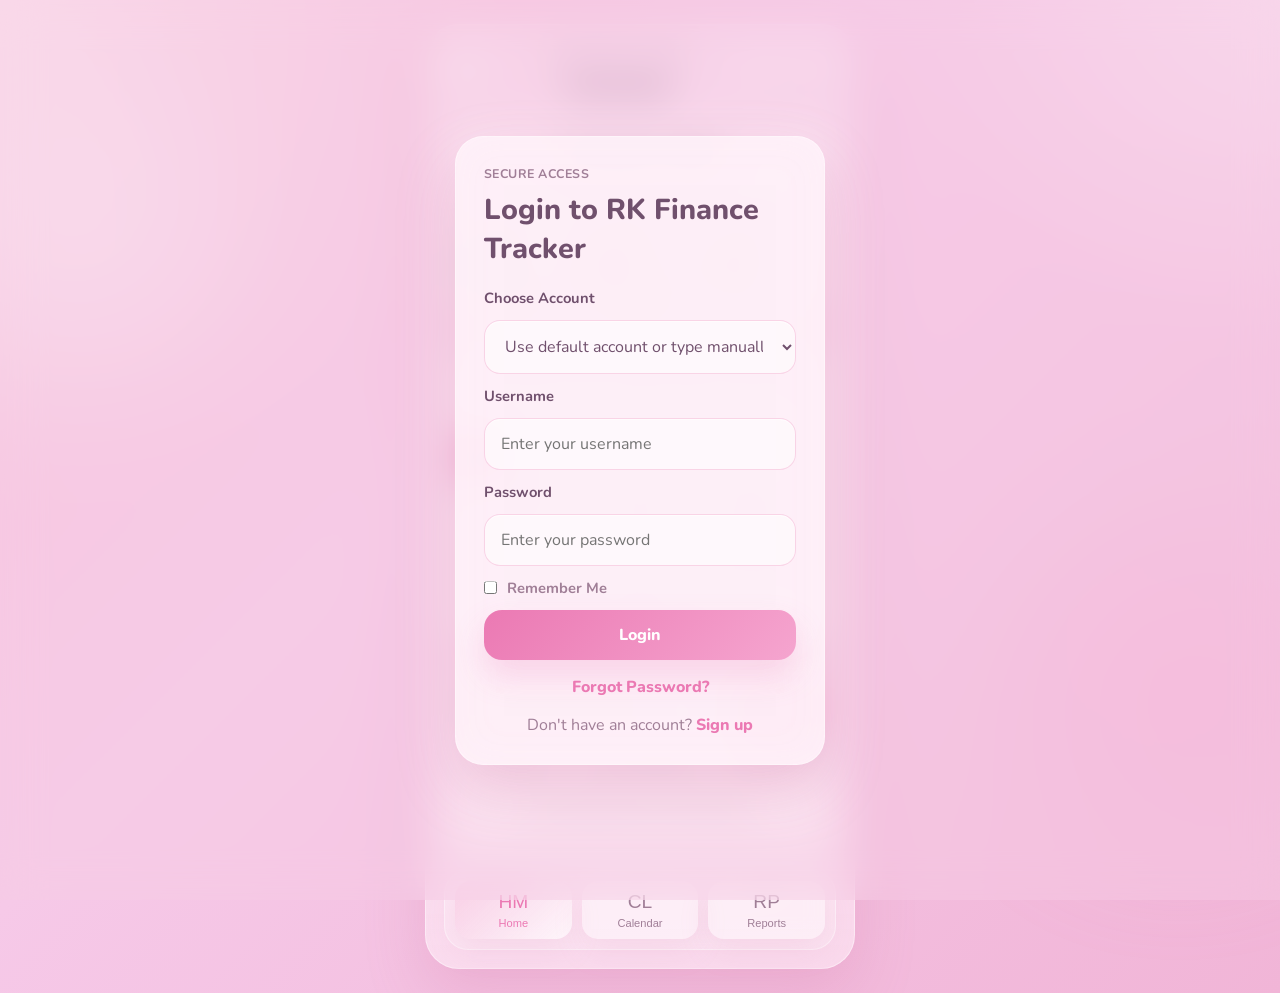
==== index.html @ 144c2a2a "Add files via upload" ====
<!DOCTYPE html>
<html lang="en">
<head>
  <meta charset="UTF-8">
  <meta name="viewport" content="width=device-width, initial-scale=1.0">
  <title>RK Cash Finance Tracker</title>
  <link rel="preconnect" href="https://fonts.googleapis.com">
  <link rel="preconnect" href="https://fonts.gstatic.com" crossorigin>
  <link href="https://fonts.googleapis.com/css2?family=Nunito:wght@400;500;600;700;800&display=swap" rel="stylesheet">
  <link rel="stylesheet" href="style.css">
</head>
<body>
  <div class="page-glow glow-left"></div>
  <div class="page-glow glow-right"></div>

  <div id="loginPage" class="auth-screen">
    <div class="auth-card">
      <p class="auth-eyebrow">Secure Access</p>
      <h2>Login to RK Finance Tracker</h2>
      <form id="loginForm">
        <label for="savedAccounts">Choose Account</label>
        <select id="savedAccounts">
          <option value="">Use default account or type manually</option>
        </select>

        <label for="username">Username</label>
        <input type="text" id="username" placeholder="Enter your username" required>

        <label for="password">Password</label>
        <input type="password" id="password" placeholder="Enter your password" required>

        <label class="remember-row">
          <input type="checkbox" id="remember">
          <span>Remember Me</span>
        </label>

        <button type="submit">Login</button>

        <div class="auth-links">
          <a href="#">Forgot Password?</a>
        </div>

        <p class="auth-switch">Don't have an account? <a id="signUpLink" href="#">Sign up</a></p>
      </form>
    </div>
  </div>

  <div id="signUpPage" class="auth-screen" style="display: none;">
    <div class="auth-card">
      <p class="auth-eyebrow">Create Account</p>
      <h2>Join RK Finance Tracker</h2>
      <form id="signUpForm">
        <label for="signUpUsername">Username</label>
        <input type="text" id="signUpUsername" placeholder="Choose a username" required>

        <label for="signUpEmail">Email</label>
        <input type="email" id="signUpEmail" placeholder="Enter your email" required>

        <label for="signUpPassword">Password</label>
        <input type="password" id="signUpPassword" placeholder="Create a password" required>

        <label for="confirmPassword">Confirm Password</label>
        <input type="password" id="confirmPassword" placeholder="Confirm your password" required>

        <button type="submit">Sign Up</button>
        <p class="auth-note">Each signup is saved as another account option on the login screen.</p>
        <p class="auth-switch">Already have an account? <a id="loginLink" href="#">Login</a></p>
      </form>
    </div>
  </div>

  <main class="app-shell">
    <header>
      <div class="header-icon-wrap">
        <button id="homeBtn" class="icon-button" aria-label="Home">&#8249;</button>
      </div>
      <div class="header-center">
        <p class="header-label">RK Finance Tracker</p>
        <h1>Calendar</h1>
      </div>
      <div class="header-actions">
        <button id="themeToggle" class="icon-button" aria-label="Toggle theme">T</button>
        <button id="profileBtn" class="avatar-button" aria-label="Open profile">
          <img id="headerProfilePhoto" class="avatar-image" alt="Profile photo">
          <span id="headerAvatarFallback" class="avatar-fallback">RK</span>
        </button>
      </div>
    </header>

    <section id="homePage" class="container">
      <div class="hero-panel">
        <div class="top-controls">
          <button id="prevMonth" class="icon-button" aria-label="Previous month">&#8249;</button>
          <h3 id="monthYear"></h3>
          <button id="nextMonth" class="icon-button" aria-label="Next month">&#8250;</button>
        </div>

        <div class="summary">
          <div class="card income">
            <span class="mini-label">Income</span>
            <p id="monthIncome">0</p>
          </div>
          <div class="card expense">
            <span class="mini-label">Expense</span>
            <p id="monthExpense">0</p>
          </div>
          <div class="card savings">
            <span class="mini-label">Savings</span>
            <p id="monthSavings">0</p>
          </div>
        </div>
      </div>

      <section class="calendar-panel">
        <div class="weekday-row">
          <span>Sun</span>
          <span>Mon</span>
          <span>Tue</span>
          <span>Wed</span>
          <span>Thu</span>
          <span>Fri</span>
          <span>Sat</span>
        </div>
        <div class="calendar" id="calendar"></div>
      </section>

      <section class="transactions-panel">
        <div class="panel-heading">
          <h4 id="transactionsTitle">Transactions</h4>
          <button id="logout" class="pill-button">Logout</button>
        </div>
        <div class="totals-row">
          <span>Income: <strong id="selectedIncome">&#8377;0</strong></span>
          <span>Expense: <strong id="selectedExpense">&#8377;0</strong></span>
          <span>Balance: <strong id="selectedBalance">&#8377;0</strong></span>
        </div>
        <div id="dailyTransactions" class="daily-transactions"></div>
      </section>
    </section>

    <section id="profilePage" class="container" style="display: none;">
      <div class="profile-card">
        <p class="auth-eyebrow">Account</p>
        <h3>Profile</h3>
        <div class="profile-grid">
          <div class="card profile-photo-card">
            <h4>Profile Photo</h4>
            <div class="profile-photo-wrap">
              <img id="profilePhotoPreview" class="profile-photo" alt="Profile photo preview">
              <div id="profilePhotoFallback" class="profile-photo-fallback">RK</div>
            </div>
            <label for="profilePhotoInput" class="pill-button upload-button">Upload Photo</label>
            <input type="file" id="profilePhotoInput" accept="image/*" hidden>
          </div>
          <div class="card">
            <h4>User Information</h4>
            <p><strong>Username:</strong> <span id="profileUsername"></span></p>
            <p><strong>Email:</strong> <span id="profileEmail"></span></p>
            <p><strong>Member Since:</strong> <span id="profileSince"></span></p>
          </div>
          <div class="card">
            <h4>Settings</h4>
            <button id="changePasswordBtn" class="pill-button">Change Password</button>
          </div>
        </div>
      </div>
    </section>

    <nav class="bottom-nav">
      <button id="bottomHome" class="nav-item active">
        <span>HM</span>
        <small>Home</small>
      </button>
      <button id="bottomCalendar" class="nav-item">
        <span>CL</span>
        <small>Calendar</small>
      </button>
      <button id="bottomReports" class="nav-item">
        <span>RP</span>
        <small>Reports</small>
      </button>
    </nav>
  </main>

  <div class="modal" id="entryModal" style="display: none;">
    <div class="modal-content">
      <span id="closeModal">&#10005;</span>
      <h3 id="selectedDate"></h3>

      <input type="number" id="incomeInput" placeholder="Enter income">
      <input type="number" id="expenseInput" placeholder="Enter expense">

      <select id="categoryInput">
        <option>Food</option>
        <option>Travel</option>
        <option>Bills</option>
        <option>Shopping</option>
        <option>Entertainment</option>
        <option>Other</option>
      </select>

      <input type="text" id="noteInput" placeholder="Notes">
      <button id="saveEntry">Save</button>
      <div id="entryList"></div>
    </div>
  </div>

  <script src="script.js"></script>
</body>
</html>
---- style.css ----
:root {
  --bg-1: #f9c3da;
  --bg-2: #f7d7f4;
  --panel: rgba(255, 245, 251, 0.62);
  --panel-strong: rgba(255, 245, 251, 0.82);
  --panel-soft: rgba(255, 255, 255, 0.35);
  --stroke: rgba(255, 255, 255, 0.4);
  --shadow: 0 24px 60px rgba(205, 108, 155, 0.22);
  --shadow-soft: 0 12px 30px rgba(210, 130, 170, 0.14);
  --text: #70506d;
  --text-soft: #a07f97;
  --accent: #eb79b3;
  --accent-2: #f5a5cf;
  --green: #8ab89c;
  --red: #ec7f95;
  --amber: #f2c477;
}

* {
  box-sizing: border-box;
}

body {
  margin: 0;
  min-height: 100vh;
  font-family: "Nunito", sans-serif;
  color: var(--text);
  background:
    radial-gradient(circle at top left, rgba(255, 255, 255, 0.55), transparent 32%),
    radial-gradient(circle at top right, rgba(255, 255, 255, 0.45), transparent 22%),
    linear-gradient(135deg, #f8c0d8 0%, #f6c9e8 40%, #f1b5d7 100%);
  display: flex;
  justify-content: center;
  padding: 24px 16px;
}

body.dark {
  --panel: rgba(96, 53, 91, 0.45);
  --panel-strong: rgba(116, 63, 110, 0.62);
  --panel-soft: rgba(255, 255, 255, 0.08);
  --stroke: rgba(255, 255, 255, 0.12);
  --shadow: 0 24px 60px rgba(68, 18, 61, 0.38);
  --shadow-soft: 0 12px 28px rgba(44, 8, 41, 0.24);
  --text: #fff3fb;
  --text-soft: #e4bfd8;
  background:
    radial-gradient(circle at top left, rgba(255, 180, 217, 0.18), transparent 25%),
    radial-gradient(circle at top right, rgba(255, 225, 237, 0.12), transparent 25%),
    linear-gradient(145deg, #41203d 0%, #5a2a53 35%, #7d406c 100%);
}

.page-glow {
  position: fixed;
  width: 280px;
  height: 280px;
  border-radius: 50%;
  filter: blur(70px);
  opacity: 0.45;
  pointer-events: none;
  z-index: 0;
}

.glow-left {
  top: 10%;
  left: -60px;
  background: rgba(255, 255, 255, 0.75);
}

.glow-right {
  bottom: 8%;
  right: -40px;
  background: rgba(248, 161, 205, 0.8);
}

.auth-screen {
  position: fixed;
  inset: 0;
  background: rgba(247, 205, 228, 0.46);
  backdrop-filter: blur(20px);
  display: flex;
  align-items: center;
  justify-content: center;
  padding: 24px;
  z-index: 10;
}

.auth-card,
.app-shell,
.modal-content,
.profile-card,
.calendar-panel,
.transactions-panel,
.hero-panel {
  backdrop-filter: blur(22px);
  -webkit-backdrop-filter: blur(22px);
}

.auth-card {
  width: min(100%, 370px);
  padding: 28px;
  border-radius: 28px;
  background: var(--panel-strong);
  border: 1px solid var(--stroke);
  box-shadow: var(--shadow);
}

.auth-eyebrow,
.header-label,
.mini-label,
.weekday-row span {
  letter-spacing: 0.04em;
  text-transform: uppercase;
}

.auth-eyebrow,
.header-label {
  margin: 0 0 8px;
  color: var(--text-soft);
  font-size: 0.78rem;
  font-weight: 700;
}

.auth-card h2,
.profile-card h3,
header h1,
#monthYear,
.transactions-panel h4 {
  margin: 0;
  font-weight: 800;
}

.auth-card h2 {
  font-size: 1.8rem;
  margin-bottom: 20px;
}

.auth-card form,
.profile-grid {
  display: grid;
  gap: 12px;
}

.auth-card label {
  font-size: 0.92rem;
  font-weight: 700;
}

.auth-card input,
.auth-card select,
.modal-content input,
.modal-content select {
  width: 100%;
  padding: 14px 16px;
  border-radius: 16px;
  border: 1px solid rgba(244, 182, 214, 0.55);
  background: rgba(255, 255, 255, 0.6);
  color: var(--text);
  outline: none;
  font: inherit;
  box-shadow: inset 0 1px 0 rgba(255, 255, 255, 0.55);
}

body.dark .auth-card input,
body.dark .auth-card select,
body.dark .modal-content input,
body.dark .modal-content select {
  background: rgba(255, 255, 255, 0.08);
  color: var(--text);
}

.auth-card button,
.modal-content button,
.pill-button {
  border: none;
  border-radius: 18px;
  background: linear-gradient(135deg, var(--accent), var(--accent-2));
  color: white;
  padding: 14px 18px;
  font: inherit;
  font-weight: 800;
  cursor: pointer;
  box-shadow: 0 16px 32px rgba(235, 121, 179, 0.24);
}

.remember-row {
  display: flex;
  align-items: center;
  gap: 10px;
  color: var(--text-soft);
}

.remember-row input {
  width: auto;
  margin: 0;
}

.auth-links,
.auth-switch,
.auth-note {
  text-align: center;
  margin: 4px 0 0;
  color: var(--text-soft);
}

.auth-note {
  font-size: 0.88rem;
  line-height: 1.4;
}

.auth-card a {
  color: var(--accent);
  text-decoration: none;
  font-weight: 800;
}

.app-shell {
  position: relative;
  z-index: 1;
  width: min(100%, 430px);
  min-height: calc(100vh - 48px);
  border-radius: 34px;
  padding: 18px;
  background: linear-gradient(180deg, rgba(255, 255, 255, 0.32), rgba(255, 240, 248, 0.56));
  border: 1px solid var(--stroke);
  box-shadow: var(--shadow);
}

body.dark .app-shell {
  background: linear-gradient(180deg, rgba(132, 76, 124, 0.34), rgba(77, 39, 74, 0.68));
}

header {
  display: grid;
  grid-template-columns: 52px 1fr auto;
  align-items: center;
  gap: 12px;
  margin-bottom: 18px;
}

.header-center {
  text-align: center;
}

.header-center h1 {
  font-size: 1.6rem;
}

.header-actions,
.header-icon-wrap {
  display: flex;
  align-items: center;
}

.icon-button,
.avatar-button,
.nav-item {
  border: none;
  background: rgba(255, 255, 255, 0.38);
  color: var(--accent);
  border-radius: 16px;
  box-shadow: var(--shadow-soft);
}

.icon-button {
  width: 42px;
  height: 42px;
  font-size: 1.4rem;
  cursor: pointer;
}

.avatar-button {
  width: 42px;
  height: 42px;
  margin-left: 10px;
  font-weight: 800;
  cursor: pointer;
  padding: 0;
  overflow: hidden;
}

.avatar-image,
.profile-photo {
  width: 100%;
  height: 100%;
  object-fit: cover;
  display: none;
}

.avatar-fallback,
.profile-photo-fallback {
  display: grid;
  place-items: center;
  width: 100%;
  height: 100%;
  font-weight: 800;
  color: var(--accent);
}

.container {
  display: grid;
  gap: 16px;
}

.hero-panel,
.calendar-panel,
.transactions-panel,
.profile-card,
.card {
  background: var(--panel);
  border: 1px solid var(--stroke);
  border-radius: 26px;
  box-shadow: var(--shadow-soft);
}

.hero-panel,
.calendar-panel,
.transactions-panel,
.profile-card {
  padding: 16px;
}

.top-controls {
  display: grid;
  grid-template-columns: 42px 1fr 42px;
  align-items: center;
  gap: 10px;
  margin-bottom: 14px;
}

#monthYear {
  text-align: center;
  font-size: 1.35rem;
  color: var(--text);
}

.summary {
  display: grid;
  grid-template-columns: repeat(3, 1fr);
  gap: 10px;
}

.card {
  padding: 16px 14px;
  min-height: 110px;
  position: relative;
  overflow: hidden;
}

.card::after {
  content: "";
  position: absolute;
  inset: auto -24px -24px auto;
  width: 72px;
  height: 72px;
  border-radius: 22px;
  background: rgba(255, 255, 255, 0.18);
  transform: rotate(14deg);
}

.mini-label {
  color: var(--text-soft);
  font-size: 0.72rem;
  font-weight: 800;
}

.card p {
  margin: 14px 0 0;
  font-size: 1.4rem;
  font-weight: 800;
}

.income {
  background: linear-gradient(180deg, rgba(255, 255, 255, 0.48), rgba(170, 220, 188, 0.3));
}

.expense {
  background: linear-gradient(180deg, rgba(255, 255, 255, 0.48), rgba(242, 168, 182, 0.3));
}

.savings {
  background: linear-gradient(180deg, rgba(255, 255, 255, 0.48), rgba(247, 193, 223, 0.35));
}

.weekday-row {
  display: grid;
  grid-template-columns: repeat(7, 1fr);
  gap: 8px;
  margin-bottom: 10px;
  color: var(--text-soft);
}

.weekday-row span {
  text-align: center;
  font-size: 0.73rem;
  font-weight: 800;
}

.calendar {
  display: grid;
  grid-template-columns: repeat(7, 1fr);
  gap: 8px;
}

.day,
.empty-day {
  aspect-ratio: 1 / 1;
  border-radius: 18px;
}

.day {
  position: relative;
  display: grid;
  place-items: center;
  padding: 8px;
  font-weight: 700;
  cursor: pointer;
  background: rgba(255, 255, 255, 0.36);
  box-shadow: inset 0 1px 0 rgba(255, 255, 255, 0.55);
  transition: transform 0.18s ease, box-shadow 0.18s ease, background 0.18s ease;
}

.day:hover {
  transform: translateY(-2px);
  box-shadow: 0 10px 18px rgba(219, 135, 176, 0.18);
}

.day.today,
.day.selected {
  color: white;
  background: linear-gradient(135deg, var(--accent), #d86fb0);
  box-shadow: 0 16px 28px rgba(216, 111, 176, 0.3);
}

.day.has-entry::before {
  content: "";
  position: absolute;
  bottom: 8px;
  width: 6px;
  height: 6px;
  border-radius: 50%;
  background: var(--green);
}

.day.selected.has-entry::before,
.day.today.has-entry::before {
  background: white;
}

.empty-day {
  background: rgba(255, 255, 255, 0.15);
}

.badge {
  position: absolute;
  top: 7px;
  right: 7px;
  min-width: 18px;
  padding: 2px 5px;
  border-radius: 999px;
  background: rgba(236, 127, 149, 0.16);
  color: var(--red);
  font-size: 0.62rem;
  font-weight: 800;
}

.transactions-panel {
  padding-bottom: 14px;
}

.panel-heading,
.totals-row {
  display: flex;
  align-items: center;
  justify-content: space-between;
  gap: 12px;
}

.panel-heading {
  margin-bottom: 12px;
}

.transactions-panel h4 {
  font-size: 1.2rem;
}

.totals-row {
  flex-wrap: wrap;
  margin-bottom: 14px;
  color: var(--text-soft);
  font-size: 0.92rem;
}

.totals-row strong {
  color: var(--text);
}

.daily-transactions,
#entryList {
  display: grid;
  gap: 10px;
}

.transaction-item,
.entry-item {
  display: grid;
  grid-template-columns: auto 1fr auto;
  align-items: center;
  gap: 12px;
  padding: 12px 14px;
  border-radius: 18px;
  background: rgba(255, 255, 255, 0.36);
  color: var(--text);
}

.transaction-icon {
  width: 34px;
  height: 34px;
  display: grid;
  place-items: center;
  border-radius: 12px;
  background: linear-gradient(135deg, rgba(235, 121, 179, 0.16), rgba(255, 255, 255, 0.55));
  color: var(--accent);
  font-size: 1rem;
}

.transaction-meta strong {
  display: block;
  font-size: 0.98rem;
}

.transaction-meta span {
  display: block;
  margin-top: 2px;
  color: var(--text-soft);
  font-size: 0.82rem;
}

.transaction-amount {
  font-weight: 800;
}

.empty-state {
  padding: 18px;
  border-radius: 18px;
  text-align: center;
  background: rgba(255, 255, 255, 0.25);
  color: var(--text-soft);
}

.profile-card h3 {
  margin-bottom: 18px;
  font-size: 1.6rem;
}

.profile-photo-card {
  display: grid;
  justify-items: center;
  gap: 14px;
  text-align: center;
}

.profile-photo-wrap {
  width: 124px;
  height: 124px;
  border-radius: 50%;
  overflow: hidden;
  background: rgba(255, 255, 255, 0.4);
  border: 3px solid rgba(255, 255, 255, 0.5);
  box-shadow: var(--shadow-soft);
}

.profile-photo {
  display: none;
}

.profile-photo-fallback {
  font-size: 2rem;
  background: linear-gradient(135deg, rgba(235, 121, 179, 0.22), rgba(255, 255, 255, 0.65));
}

.upload-button {
  display: inline-flex;
  align-items: center;
  justify-content: center;
  min-width: 150px;
}

.profile-card .card h4 {
  margin-top: 0;
}

.bottom-nav {
  display: grid;
  grid-template-columns: repeat(3, 1fr);
  gap: 10px;
  margin-top: 18px;
  padding: 10px;
  border-radius: 24px;
  background: rgba(255, 255, 255, 0.26);
  border: 1px solid var(--stroke);
}

.nav-item {
  padding: 10px 8px;
  display: grid;
  justify-items: center;
  gap: 4px;
  cursor: pointer;
  color: var(--text-soft);
}

.nav-item span {
  font-size: 1.2rem;
}

.nav-item.active {
  background: linear-gradient(135deg, rgba(235, 121, 179, 0.2), rgba(255, 255, 255, 0.65));
  color: var(--accent);
}

.modal {
  position: fixed;
  inset: 0;
  display: none;
  align-items: center;
  justify-content: center;
  padding: 24px;
  background: rgba(105, 53, 90, 0.26);
  z-index: 30;
}

.modal-content {
  width: min(100%, 420px);
  padding: 22px;
  border-radius: 28px;
  background: var(--panel-strong);
  border: 1px solid var(--stroke);
  box-shadow: var(--shadow);
}

#closeModal {
  float: right;
  cursor: pointer;
  font-weight: 800;
}

#selectedDate {
  margin: 0 0 18px;
}

.entry-item button {
  border: none;
  border-radius: 10px;
  background: var(--red);
  color: white;
  padding: 6px 8px;
  cursor: pointer;
}

@media (max-width: 520px) {
  body {
    padding: 10px;
  }

  .app-shell {
    width: 100%;
    min-height: calc(100vh - 20px);
    border-radius: 28px;
    padding: 14px;
  }

  .summary {
    grid-template-columns: 1fr;
  }

  .card {
    min-height: auto;
  }

  .panel-heading,
  .totals-row {
    align-items: flex-start;
    flex-direction: column;
  }
}
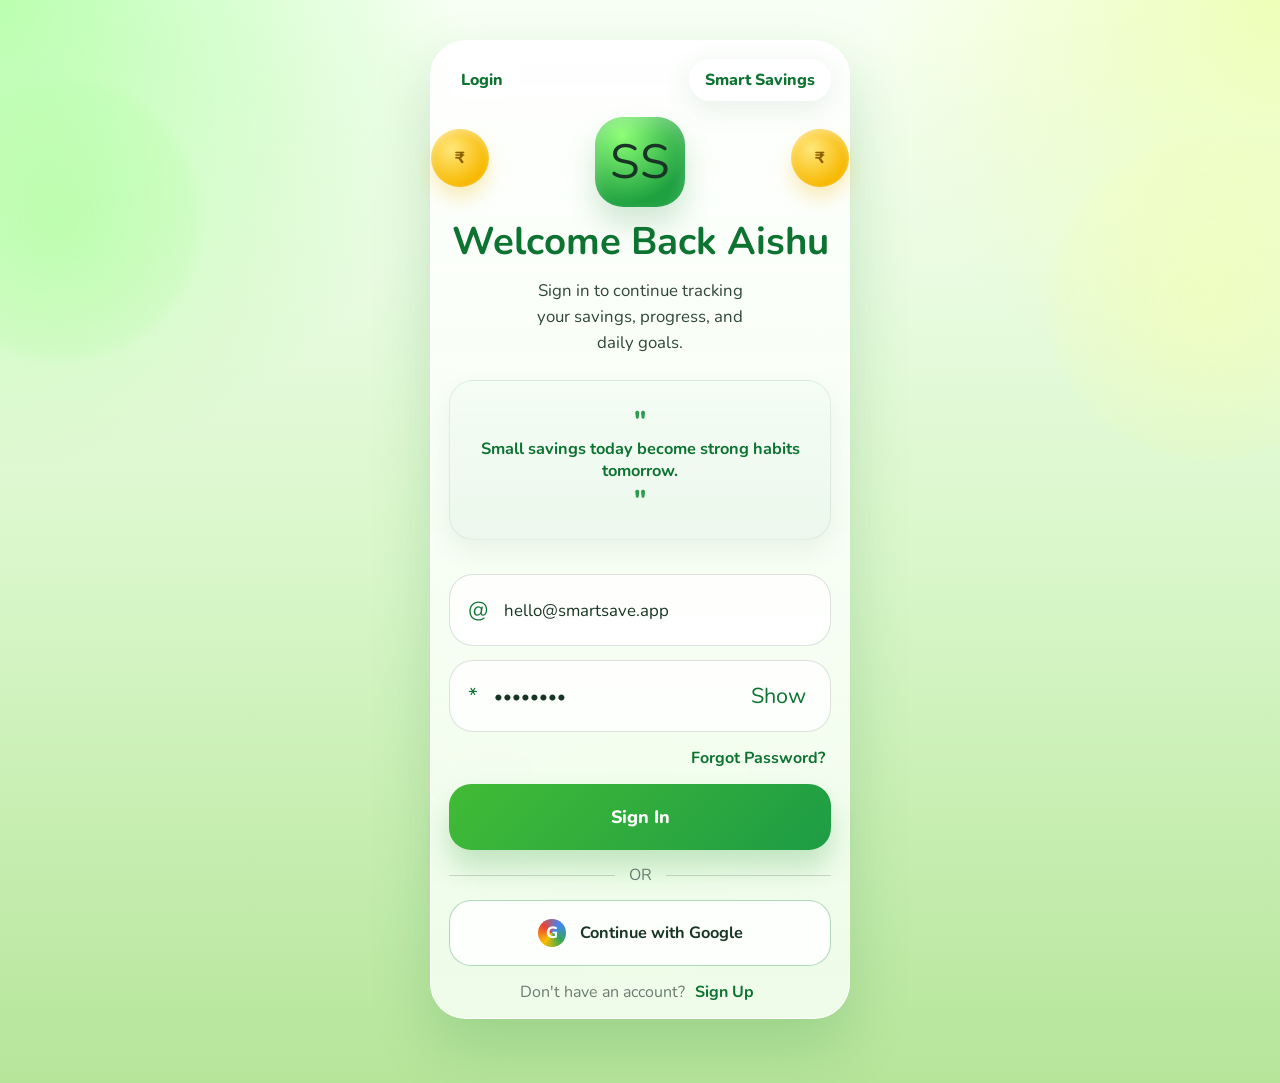
==== commit 824d2005: "Add files via upload" ====
--- a/index.html
+++ b/index.html
@@ -3,206 +3,70 @@
 <head>
   <meta charset="UTF-8">
   <meta name="viewport" content="width=device-width, initial-scale=1.0">
-  <title>RK Cash Finance Tracker</title>
+  <title>Aishu Smart Savings Login</title>
   <link rel="preconnect" href="https://fonts.googleapis.com">
   <link rel="preconnect" href="https://fonts.gstatic.com" crossorigin>
-  <link href="https://fonts.googleapis.com/css2?family=Nunito:wght@400;500;600;700;800&display=swap" rel="stylesheet">
+  <link href="https://fonts.googleapis.com/css2?family=Nunito:wght@400;600;700;800&display=swap" rel="stylesheet">
   <link rel="stylesheet" href="style.css">
 </head>
-<body>
-  <div class="page-glow glow-left"></div>
-  <div class="page-glow glow-right"></div>
+<body data-page="login">
+  <div class="page-shell login-shell">
+    <div class="floating-orbs orb-a"></div>
+    <div class="floating-orbs orb-b"></div>
+    <div class="floating-orbs orb-c"></div>
 
-  <div id="loginPage" class="auth-screen">
-    <div class="auth-card">
-      <p class="auth-eyebrow">Secure Access</p>
-      <h2>Login to RK Finance Tracker</h2>
-      <form id="loginForm">
-        <label for="savedAccounts">Choose Account</label>
-        <select id="savedAccounts">
-          <option value="">Use default account or type manually</option>
-        </select>
-
-        <label for="username">Username</label>
-        <input type="text" id="username" placeholder="Enter your username" required>
-
-        <label for="password">Password</label>
-        <input type="password" id="password" placeholder="Enter your password" required>
-
-        <label class="remember-row">
-          <input type="checkbox" id="remember">
-          <span>Remember Me</span>
-        </label>
-
-        <button type="submit">Login</button>
-
-        <div class="auth-links">
-          <a href="#">Forgot Password?</a>
+    <main class="dashboard-page app-dashboard">
+      <section class="login-panel app-phone login-phone">
+        <div class="app-meta-bar">
+          <span class="eyebrow">Login</span>
+          <div class="brand-pill">Smart Savings</div>
         </div>
 
-        <p class="auth-switch">Don't have an account? <a id="signUpLink" href="#">Sign up</a></p>
-      </form>
-    </div>
-  </div>
-
-  <div id="signUpPage" class="auth-screen" style="display: none;">
-    <div class="auth-card">
-      <p class="auth-eyebrow">Create Account</p>
-      <h2>Join RK Finance Tracker</h2>
-      <form id="signUpForm">
-        <label for="signUpUsername">Username</label>
-        <input type="text" id="signUpUsername" placeholder="Choose a username" required>
-
-        <label for="signUpEmail">Email</label>
-        <input type="email" id="signUpEmail" placeholder="Enter your email" required>
-
-        <label for="signUpPassword">Password</label>
-        <input type="password" id="signUpPassword" placeholder="Create a password" required>
-
-        <label for="confirmPassword">Confirm Password</label>
-        <input type="password" id="confirmPassword" placeholder="Confirm your password" required>
-
-        <button type="submit">Sign Up</button>
-        <p class="auth-note">Each signup is saved as another account option on the login screen.</p>
-        <p class="auth-switch">Already have an account? <a id="loginLink" href="#">Login</a></p>
-      </form>
-    </div>
-  </div>
-
-  <main class="app-shell">
-    <header>
-      <div class="header-icon-wrap">
-        <button id="homeBtn" class="icon-button" aria-label="Home">&#8249;</button>
-      </div>
-      <div class="header-center">
-        <p class="header-label">RK Finance Tracker</p>
-        <h1>Calendar</h1>
-      </div>
-      <div class="header-actions">
-        <button id="themeToggle" class="icon-button" aria-label="Toggle theme">T</button>
-        <button id="profileBtn" class="avatar-button" aria-label="Open profile">
-          <img id="headerProfilePhoto" class="avatar-image" alt="Profile photo">
-          <span id="headerAvatarFallback" class="avatar-fallback">RK</span>
-        </button>
-      </div>
-    </header>
-
-    <section id="homePage" class="container">
-      <div class="hero-panel">
-        <div class="top-controls">
-          <button id="prevMonth" class="icon-button" aria-label="Previous month">&#8249;</button>
-          <h3 id="monthYear"></h3>
-          <button id="nextMonth" class="icon-button" aria-label="Next month">&#8250;</button>
+        <div class="login-hero-icon">
+          <div class="coin coin-left">&#8377;</div>
+          <div class="coin coin-right">&#8377;</div>
+          <div class="piggy-badge">SS</div>
         </div>
 
-        <div class="summary">
-          <div class="card income">
-            <span class="mini-label">Income</span>
-            <p id="monthIncome">0</p>
-          </div>
-          <div class="card expense">
-            <span class="mini-label">Expense</span>
-            <p id="monthExpense">0</p>
-          </div>
-          <div class="card savings">
-            <span class="mini-label">Savings</span>
-            <p id="monthSavings">0</p>
-          </div>
+        <div class="login-copy">
+          <h2>Welcome Back Aishu </h2>
+          <p class="panel-subtitle">Sign in to continue tracking your savings, progress, and daily goals.</p>
         </div>
-      </div>
 
-      <section class="calendar-panel">
-        <div class="weekday-row">
-          <span>Sun</span>
-          <span>Mon</span>
-          <span>Tue</span>
-          <span>Wed</span>
-          <span>Thu</span>
-          <span>Fri</span>
-          <span>Sat</span>
+        <div class="quote-box login-quote">
+          <span class="quote-mark">"</span>
+          <p>Small savings today become strong habits tomorrow.</p>
+          <span class="quote-mark">"</span>
         </div>
-        <div class="calendar" id="calendar"></div>
+
+        <form id="loginForm" class="login-form">
+          <p id="loginMessage" class="form-message"></p>
+
+          <label class="input-wrap">
+            <span class="input-icon">@</span>
+            <input id="email" type="email" placeholder="Email" value="hello@smartsave.app" required>
+          </label>
+
+          <label class="input-wrap">
+            <span class="input-icon">*</span>
+            <input id="password" type="password" placeholder="Password" value="12345678" required>
+            <button id="togglePassword" type="button" class="ghost-icon" aria-label="Toggle password visibility">Show</button>
+          </label>
+
+          <button type="button" class="link-button">Forgot Password?</button>
+          <button type="submit" class="primary-button">Sign In</button>
+
+          <div class="divider"><span>OR</span></div>
+
+          <button id="googleLoginButton" type="button" class="google-button">
+            <span class="google-mark">G</span>
+            Continue with Google
+          </button>
+
+          <p class="signup-line">Don't have an account? <button type="button" class="inline-link">Sign Up</button></p>
+        </form>
       </section>
-
-      <section class="transactions-panel">
-        <div class="panel-heading">
-          <h4 id="transactionsTitle">Transactions</h4>
-          <button id="logout" class="pill-button">Logout</button>
-        </div>
-        <div class="totals-row">
-          <span>Income: <strong id="selectedIncome">&#8377;0</strong></span>
-          <span>Expense: <strong id="selectedExpense">&#8377;0</strong></span>
-          <span>Balance: <strong id="selectedBalance">&#8377;0</strong></span>
-        </div>
-        <div id="dailyTransactions" class="daily-transactions"></div>
-      </section>
-    </section>
-
-    <section id="profilePage" class="container" style="display: none;">
-      <div class="profile-card">
-        <p class="auth-eyebrow">Account</p>
-        <h3>Profile</h3>
-        <div class="profile-grid">
-          <div class="card profile-photo-card">
-            <h4>Profile Photo</h4>
-            <div class="profile-photo-wrap">
-              <img id="profilePhotoPreview" class="profile-photo" alt="Profile photo preview">
-              <div id="profilePhotoFallback" class="profile-photo-fallback">RK</div>
-            </div>
-            <label for="profilePhotoInput" class="pill-button upload-button">Upload Photo</label>
-            <input type="file" id="profilePhotoInput" accept="image/*" hidden>
-          </div>
-          <div class="card">
-            <h4>User Information</h4>
-            <p><strong>Username:</strong> <span id="profileUsername"></span></p>
-            <p><strong>Email:</strong> <span id="profileEmail"></span></p>
-            <p><strong>Member Since:</strong> <span id="profileSince"></span></p>
-          </div>
-          <div class="card">
-            <h4>Settings</h4>
-            <button id="changePasswordBtn" class="pill-button">Change Password</button>
-          </div>
-        </div>
-      </div>
-    </section>
-
-    <nav class="bottom-nav">
-      <button id="bottomHome" class="nav-item active">
-        <span>HM</span>
-        <small>Home</small>
-      </button>
-      <button id="bottomCalendar" class="nav-item">
-        <span>CL</span>
-        <small>Calendar</small>
-      </button>
-      <button id="bottomReports" class="nav-item">
-        <span>RP</span>
-        <small>Reports</small>
-      </button>
-    </nav>
-  </main>
-
-  <div class="modal" id="entryModal" style="display: none;">
-    <div class="modal-content">
-      <span id="closeModal">&#10005;</span>
-      <h3 id="selectedDate"></h3>
-
-      <input type="number" id="incomeInput" placeholder="Enter income">
-      <input type="number" id="expenseInput" placeholder="Enter expense">
-
-      <select id="categoryInput">
-        <option>Food</option>
-        <option>Travel</option>
-        <option>Bills</option>
-        <option>Shopping</option>
-        <option>Entertainment</option>
-        <option>Other</option>
-      </select>
-
-      <input type="text" id="noteInput" placeholder="Notes">
-      <button id="saveEntry">Save</button>
-      <div id="entryList"></div>
-    </div>
+    </main>
   </div>
 
   <script src="script.js"></script>
--- a/style.css
+++ b/style.css
@@ -1,19 +1,15 @@
 :root {
-  --bg-1: #f9c3da;
-  --bg-2: #f7d7f4;
-  --panel: rgba(255, 245, 251, 0.62);
-  --panel-strong: rgba(255, 245, 251, 0.82);
-  --panel-soft: rgba(255, 255, 255, 0.35);
-  --stroke: rgba(255, 255, 255, 0.4);
-  --shadow: 0 24px 60px rgba(205, 108, 155, 0.22);
-  --shadow-soft: 0 12px 30px rgba(210, 130, 170, 0.14);
-  --text: #70506d;
-  --text-soft: #a07f97;
-  --accent: #eb79b3;
-  --accent-2: #f5a5cf;
-  --green: #8ab89c;
-  --red: #ec7f95;
-  --amber: #f2c477;
+  --bg: #eef9ec;
+  --bg-glow: #d0f7b2;
+  --surface: rgba(255, 255, 255, 0.78);
+  --surface-strong: #ffffff;
+  --text: #173425;
+  --muted: #6a7c72;
+  --green: #1d9c45;
+  --green-deep: #0d7331;
+  --green-soft: #ddf8dd;
+  --line: rgba(19, 78, 43, 0.12);
+  --shadow: 0 24px 60px rgba(37, 127, 56, 0.18);
 }
 
 * {
@@ -23,663 +19,1176 @@
 body {
   margin: 0;
   min-height: 100vh;
-  font-family: "Nunito", sans-serif;
+  font-family: "Nunito", "Trebuchet MS", sans-serif;
   color: var(--text);
   background:
-    radial-gradient(circle at top left, rgba(255, 255, 255, 0.55), transparent 32%),
-    radial-gradient(circle at top right, rgba(255, 255, 255, 0.45), transparent 22%),
-    linear-gradient(135deg, #f8c0d8 0%, #f6c9e8 40%, #f1b5d7 100%);
+    radial-gradient(circle at top left, rgba(136, 255, 119, 0.55), transparent 28%),
+    radial-gradient(circle at top right, rgba(236, 255, 177, 0.9), transparent 25%),
+    linear-gradient(180deg, #f8fff5 0%, #d9f7ca 52%, #b6e59a 100%);
+}
+
+button,
+input {
+  font: inherit;
+}
+
+.page-shell {
+  position: relative;
+  overflow: hidden;
+  padding: 40px 24px 64px;
+}
+
+.page-view {
+  display: none;
+}
+
+.page-view.active {
+  display: block;
+}
+
+.dashboard-shell {
+  min-height: 100vh;
+}
+
+.login-shell {
+  display: flex;
+  align-items: center;
+  justify-content: center;
+  min-height: 100vh;
+}
+
+.dashboard-page {
+  position: relative;
+  z-index: 1;
+  max-width: 1080px;
+  margin: 0 auto;
+}
+
+.app-dashboard {
   display: flex;
   justify-content: center;
-  padding: 24px 16px;
-}
-
-body.dark {
-  --panel: rgba(96, 53, 91, 0.45);
-  --panel-strong: rgba(116, 63, 110, 0.62);
-  --panel-soft: rgba(255, 255, 255, 0.08);
-  --stroke: rgba(255, 255, 255, 0.12);
-  --shadow: 0 24px 60px rgba(68, 18, 61, 0.38);
-  --shadow-soft: 0 12px 28px rgba(44, 8, 41, 0.24);
-  --text: #fff3fb;
-  --text-soft: #e4bfd8;
-  background:
-    radial-gradient(circle at top left, rgba(255, 180, 217, 0.18), transparent 25%),
-    radial-gradient(circle at top right, rgba(255, 225, 237, 0.12), transparent 25%),
-    linear-gradient(145deg, #41203d 0%, #5a2a53 35%, #7d406c 100%);
-}
-
-.page-glow {
-  position: fixed;
+}
+
+.floating-orbs {
+  position: absolute;
+  border-radius: 999px;
+  filter: blur(4px);
+  opacity: 0.55;
+}
+
+.orb-a {
   width: 280px;
   height: 280px;
+  top: 80px;
+  left: -80px;
+  background: radial-gradient(circle, rgba(170, 255, 152, 0.9), rgba(170, 255, 152, 0));
+}
+
+.orb-b {
+  width: 320px;
+  height: 320px;
+  right: -90px;
+  top: 140px;
+  background: radial-gradient(circle, rgba(244, 255, 176, 0.95), rgba(244, 255, 176, 0));
+}
+
+.orb-c {
+  width: 260px;
+  height: 260px;
+  left: 50%;
+  bottom: 100px;
+  transform: translateX(-50%);
+  background: radial-gradient(circle, rgba(176, 255, 139, 0.7), rgba(176, 255, 139, 0));
+}
+
+.hero {
+  position: relative;
+  z-index: 1;
+  display: grid;
+  grid-template-columns: 1.1fr 0.95fr;
+  gap: 28px;
+  max-width: 1280px;
+  margin: 0 auto;
+  align-items: center;
+}
+
+.hero-copy h1 {
+  margin: 14px 0 12px;
+  font-size: clamp(2.8rem, 4vw, 5rem);
+  line-height: 0.95;
+  max-width: 9ch;
+}
+
+.hero-copy p {
+  max-width: 56ch;
+  color: var(--muted);
+  font-size: 1.05rem;
+  line-height: 1.7;
+}
+
+.brand-pill,
+.eyebrow,
+.status-badge {
+  display: inline-flex;
+  align-items: center;
+  gap: 8px;
+  border-radius: 999px;
+}
+
+.brand-pill {
+  padding: 10px 16px;
+  color: var(--green-deep);
+  background: rgba(255, 255, 255, 0.72);
+  box-shadow: 0 8px 28px rgba(36, 110, 52, 0.1);
+  font-weight: 800;
+}
+
+.feature-row {
+  display: grid;
+  grid-template-columns: repeat(2, minmax(0, 1fr));
+  gap: 16px;
+  margin-top: 28px;
+  max-width: 700px;
+}
+
+.feature-card {
+  display: flex;
+  gap: 14px;
+  padding: 18px;
+  border-radius: 24px;
+  background: rgba(255, 255, 255, 0.7);
+  border: 1px solid rgba(255, 255, 255, 0.68);
+  box-shadow: 0 12px 30px rgba(59, 140, 52, 0.12);
+}
+
+.feature-card p {
+  margin: 4px 0 0;
+  font-size: 0.92rem;
+  line-height: 1.5;
+}
+
+.feature-icon {
+  width: 46px;
+  height: 46px;
+  display: grid;
+  place-items: center;
+  border-radius: 16px;
+  background: linear-gradient(160deg, #f8fded, #b7f088);
+  color: var(--green-deep);
+  font-size: 1.3rem;
+  font-weight: 800;
+}
+
+.login-panel,
+.phone-card {
+  position: relative;
+  background: var(--surface);
+  backdrop-filter: blur(18px);
+  border: 1px solid rgba(255, 255, 255, 0.8);
+  box-shadow: var(--shadow);
+}
+
+.login-panel {
+  padding: 34px 32px 28px;
+  border-radius: 38px;
+  max-width: 520px;
+  margin-left: auto;
+}
+
+.login-phone {
+  width: min(100%, 420px);
+  margin: 0 auto;
+  min-height: auto;
+}
+
+.login-hero-icon {
+  position: relative;
+  padding-top: 16px;
+}
+
+.login-copy {
+  text-align: center;
+}
+
+.login-quote {
+  margin-top: 6px;
+}
+
+.piggy-badge {
+  width: 90px;
+  height: 90px;
+  margin: 0 auto 8px;
+  display: grid;
+  place-items: center;
+  font-size: 3rem;
+  border-radius: 28px;
+  background: radial-gradient(circle at 30% 20%, #8cff75, #1fa140 72%);
+  box-shadow: inset 0 8px 16px rgba(255, 255, 255, 0.26), 0 18px 30px rgba(33, 141, 53, 0.2);
+}
+
+.login-panel h2,
+.panel-subtitle {
+  text-align: center;
+}
+
+.login-panel h2 {
+  margin: 0;
+  font-size: clamp(2rem, 3vw, 3.4rem);
+  color: var(--green-deep);
+}
+
+.panel-subtitle {
+  margin: 10px auto 24px;
+  max-width: 24ch;
+  color: #2f463b;
+  font-size: 1.05rem;
+  line-height: 1.55;
+}
+
+.coin {
+  position: absolute;
+  top: 28px;
+  width: 58px;
+  height: 58px;
+  display: grid;
+  place-items: center;
   border-radius: 50%;
-  filter: blur(70px);
-  opacity: 0.45;
-  pointer-events: none;
-  z-index: 0;
-}
-
-.glow-left {
-  top: 10%;
-  left: -60px;
-  background: rgba(255, 255, 255, 0.75);
-}
-
-.glow-right {
-  bottom: 8%;
-  right: -40px;
-  background: rgba(248, 161, 205, 0.8);
-}
-
-.auth-screen {
-  position: fixed;
-  inset: 0;
-  background: rgba(247, 205, 228, 0.46);
-  backdrop-filter: blur(20px);
+  background: radial-gradient(circle at 35% 35%, #ffe77a, #f7b800 70%);
+  color: #8c6200;
+  font-weight: 800;
+  box-shadow: inset 0 3px 6px rgba(255, 255, 255, 0.4), 0 12px 18px rgba(234, 182, 8, 0.25);
+}
+
+.coin-left {
+  left: -18px;
+}
+
+.coin-right {
+  right: -18px;
+}
+
+.login-form {
+  display: grid;
+  gap: 14px;
+}
+
+.input-wrap {
   display: flex;
   align-items: center;
-  justify-content: center;
-  padding: 24px;
-  z-index: 10;
-}
-
-.auth-card,
-.app-shell,
-.modal-content,
-.profile-card,
-.calendar-panel,
-.transactions-panel,
-.hero-panel {
-  backdrop-filter: blur(22px);
-  -webkit-backdrop-filter: blur(22px);
-}
-
-.auth-card {
-  width: min(100%, 370px);
-  padding: 28px;
+  gap: 14px;
+  padding: 0 18px;
+  min-height: 72px;
+  border-radius: 24px;
+  background: rgba(255, 255, 255, 0.82);
+  border: 1px solid rgba(23, 52, 37, 0.14);
+}
+
+.input-wrap input {
+  flex: 1;
+  min-width: 0;
+  border: 0;
+  outline: 0;
+  background: transparent;
+  font-size: 1.05rem;
+  color: var(--text);
+}
+
+.input-wrap input::placeholder {
+  color: #819086;
+}
+
+.input-icon,
+.ghost-icon {
+  color: var(--green-deep);
+  font-size: 1.35rem;
+}
+
+.ghost-icon,
+.link-button,
+.inline-link,
+.nav-item,
+.back-button,
+.filter-button {
+  border: 0;
+  background: transparent;
+  cursor: pointer;
+}
+
+.link-button,
+.inline-link {
+  justify-self: end;
+  color: var(--green-deep);
+  font-weight: 700;
+}
+
+.primary-button,
+.google-button,
+.action-card,
+.floating-add {
+  transition: transform 180ms ease, box-shadow 180ms ease, background 180ms ease;
+}
+
+.primary-button:hover,
+.google-button:hover,
+.action-card:hover,
+.floating-add:hover {
+  transform: translateY(-1px);
+}
+
+.primary-button {
+  min-height: 66px;
+  border: 0;
+  border-radius: 22px;
+  background: linear-gradient(135deg, #42bb36, #1d9c45);
+  color: white;
+  font-size: 1.12rem;
+  font-weight: 800;
+  cursor: pointer;
+  box-shadow: 0 18px 28px rgba(42, 155, 56, 0.24);
+}
+
+.primary-button.compact {
+  min-height: 58px;
+}
+
+.divider {
+  display: grid;
+  grid-template-columns: 1fr auto 1fr;
+  gap: 14px;
+  align-items: center;
+  color: var(--muted);
+}
+
+.divider::before,
+.divider::after {
+  content: "";
+  height: 1px;
+  background: rgba(23, 52, 37, 0.18);
+}
+
+.google-button {
+  min-height: 66px;
+  border-radius: 22px;
+  border: 1px solid rgba(38, 143, 66, 0.35);
+  background: rgba(255, 255, 255, 0.86);
+  color: var(--text);
+  font-size: 1.02rem;
+  font-weight: 700;
+  cursor: pointer;
+}
+
+.google-mark {
+  display: inline-grid;
+  place-items: center;
+  width: 28px;
+  height: 28px;
+  margin-right: 10px;
+  border-radius: 50%;
+  background: conic-gradient(from 40deg, #4285f4, #34a853, #fbbc05, #ea4335, #4285f4);
+  color: white;
+  font-weight: 800;
+}
+
+.signup-line {
+  margin: 0;
+  text-align: center;
+  color: var(--muted);
+}
+
+.app-section {
+  position: relative;
+  z-index: 1;
+  max-width: 1280px;
+  margin: 64px auto 0;
+}
+
+.section-title {
+  display: flex;
+  justify-content: space-between;
+  gap: 18px;
+  align-items: end;
+  margin-bottom: 24px;
+}
+
+.top-actions {
+  display: flex;
+  align-items: center;
+  gap: 12px;
+}
+
+.page-card {
+  width: min(100%, 390px);
+  margin: 0 auto;
+  gap: 22px;
+}
+
+.app-phone {
+  min-height: 820px;
+  padding: 18px 18px 14px;
+  border-radius: 36px;
+  background: linear-gradient(180deg, rgba(255, 255, 255, 0.9), rgba(246, 255, 244, 0.86));
+  box-shadow:
+    0 28px 60px rgba(37, 127, 56, 0.2),
+    inset 0 1px 0 rgba(255, 255, 255, 0.75);
+}
+
+.app-meta-bar {
+  display: flex;
+  align-items: center;
+  justify-content: space-between;
+  gap: 12px;
+}
+
+.eyebrow {
+  padding: 8px 12px;
+  background: rgba(255, 255, 255, 0.72);
+  color: var(--green-deep);
+  font-weight: 800;
+}
+
+.section-title h3 {
+  margin: 10px 0 0;
+  font-size: clamp(1.7rem, 2.4vw, 2.8rem);
+}
+
+.status-badge {
+  padding: 8px 14px;
+  background: rgba(255, 255, 255, 0.72);
+  color: #935b00;
+  font-weight: 800;
+  font-size: 0.84rem;
+}
+
+.status-badge.logged-in {
+  color: var(--green-deep);
+  background: rgba(230, 255, 226, 0.9);
+}
+
+.mini-action {
+  min-height: 38px;
+  padding: 0 14px;
+  border: 0;
+  border-radius: 999px;
+  background: rgba(255, 255, 255, 0.82);
+  color: var(--green-deep);
+  font-weight: 700;
+  cursor: pointer;
+  box-shadow: 0 10px 24px rgba(33, 104, 49, 0.1);
+}
+
+.action-link,
+.nav-item,
+.link-chip {
+  text-decoration: none;
+}
+
+.summary-grid {
+  display: grid;
+  grid-template-columns: repeat(2, minmax(0, 1fr));
+  gap: 18px;
+}
+
+.phone-grid {
+  display: grid;
+  grid-template-columns: repeat(3, minmax(0, 1fr));
+  gap: 18px;
+}
+
+.phone-card {
+  border-radius: 34px;
+  padding: 18px;
+  min-height: 760px;
+  display: flex;
+  flex-direction: column;
+}
+
+.phone-topbar,
+.screen-header,
+.calendar-month,
+.weekdays,
+.days-grid,
+.bottom-nav,
+.quick-actions,
+.history-summary {
+  display: flex;
+}
+
+.phone-topbar,
+.screen-header,
+.history-summary {
+  align-items: center;
+  justify-content: space-between;
+}
+
+.logo-word {
+  font-size: 1.9rem;
+  font-weight: 800;
+  color: var(--green-deep);
+}
+
+.topbar-subtext {
+  margin: 2px 0 0;
+  color: var(--muted);
+  font-size: 0.92rem;
+}
+
+.avatar,
+.wallet-icon,
+.bag-icon {
+  display: grid;
+  place-items: center;
+}
+
+.avatar {
+  width: 44px;
+  height: 44px;
+  border-radius: 16px;
+  background: linear-gradient(135deg, #ebf6ea, #ffffff);
+  border: 1px solid rgba(20, 69, 39, 0.1);
+  font-weight: 800;
+}
+
+.avatar.has-photo,
+.profile-avatar.has-photo {
+  color: transparent;
+  background-color: #dff4de;
+}
+
+.avatar-photo {
+  background: linear-gradient(135deg, #d1f2cf, #ffffff);
+  color: var(--green-deep);
+}
+
+.quote-box,
+.mini-card,
+.calendar-card,
+.add-form,
+.history-list .history-item {
+  background: rgba(255, 255, 255, 0.85);
+  border-radius: 24px;
+  border: 1px solid rgba(17, 58, 35, 0.08);
+  box-shadow: 0 10px 26px rgba(33, 104, 49, 0.08);
+}
+
+.quote-box {
+  margin-top: 18px;
+  padding: 22px 20px;
+  text-align: center;
+  color: var(--green-deep);
+  justify-content: space-between;
+  background: linear-gradient(180deg, rgba(244, 253, 244, 0.96), rgba(235, 247, 235, 0.9));
+}
+
+.quote-mark {
+  font-size: 1.6rem;
+  font-weight: 800;
+  color: #2d9c50;
+}
+
+.quote-box p {
+  margin: 0;
+  font-size: 1.02rem;
+  font-weight: 700;
+}
+
+.savings-banner {
+  margin-top: 18px;
+  padding: 24px 22px;
   border-radius: 28px;
-  background: var(--panel-strong);
-  border: 1px solid var(--stroke);
-  box-shadow: var(--shadow);
-}
-
-.auth-eyebrow,
-.header-label,
-.mini-label,
-.weekday-row span {
-  letter-spacing: 0.04em;
-  text-transform: uppercase;
-}
-
-.auth-eyebrow,
-.header-label {
-  margin: 0 0 8px;
-  color: var(--text-soft);
-  font-size: 0.78rem;
+  color: white;
+  background: linear-gradient(135deg, #39b54a, #1c9644 62%, #137635);
+  display: flex;
+  align-items: center;
+  justify-content: space-between;
+  box-shadow: 0 18px 30px rgba(20, 132, 54, 0.24);
+}
+
+.savings-banner p,
+.history-summary p,
+.mini-card p {
+  margin: 0 0 10px;
+}
+
+.savings-banner strong,
+.history-summary strong,
+.mini-card strong {
+  display: block;
+  font-size: 2rem;
+  font-weight: 800;
+}
+
+.savings-banner small {
+  display: block;
+  margin-top: 12px;
+  color: rgba(255, 255, 255, 0.9);
+}
+
+.wallet-icon,
+.bag-icon {
+  width: 74px;
+  height: 74px;
+  border-radius: 24px;
+  background: rgba(255, 255, 255, 0.14);
+  font-size: 1.2rem;
+  font-weight: 800;
+}
+
+.mini-stats {
+  margin-top: 18px;
+}
+
+.mini-card {
+  padding: 22px;
+}
+
+.monthly-card {
+  background: linear-gradient(180deg, rgba(255, 255, 255, 0.95), rgba(244, 250, 244, 0.9));
+}
+
+.mini-card small,
+.mini-card span {
+  color: var(--muted);
+}
+
+.progress-track {
+  width: 100%;
+  height: 12px;
+  border-radius: 999px;
+  margin: 18px 0 10px;
+  background: #e6efe8;
+  overflow: hidden;
+}
+
+.progress-fill {
+  width: 62%;
+  height: 100%;
+  border-radius: inherit;
+  background: linear-gradient(90deg, #46c84a, #1d9c45);
+}
+
+.quick-actions {
+  gap: 14px;
+  margin-top: 22px;
+}
+
+.section-caption {
+  margin-top: 8px;
+  color: var(--text);
+  font-size: 1.35rem;
+  font-weight: 800;
+}
+
+.action-card {
+  flex: 1;
+  padding: 18px 16px;
+  border: 1px solid rgba(20, 69, 39, 0.1);
+  border-radius: 22px;
+  background: rgba(255, 255, 255, 0.88);
+  text-align: left;
+  cursor: pointer;
+}
+
+.action-glyph {
+  width: 46px;
+  height: 46px;
+  display: grid;
+  place-items: center;
+  border-radius: 16px;
+  background: linear-gradient(180deg, #2fb34c, #16923d);
+  color: white;
+  font-size: 1.45rem;
+  font-weight: 800;
+}
+
+.action-card strong,
+.action-card small {
+  display: block;
+}
+
+.action-card strong {
+  margin-top: 12px;
+  color: var(--text);
+}
+
+.action-card small {
+  margin-top: 6px;
+  color: var(--muted);
+}
+
+.floating-add {
+  margin: auto 0 18px auto;
+  width: 72px;
+  height: 72px;
+  border: 0;
+  border-radius: 50%;
+  background: linear-gradient(135deg, #41bb4b, #16893d);
+  color: white;
+  font-size: 2.2rem;
+  box-shadow: 0 18px 28px rgba(20, 132, 54, 0.24);
+  cursor: pointer;
+}
+
+.bottom-nav {
+  justify-content: space-around;
+  align-items: center;
+  gap: 8px;
+  margin-top: auto;
+  padding: 10px 8px;
+  border-radius: 24px;
+  background: rgba(248, 251, 248, 0.96);
+  border: 1px solid rgba(21, 78, 43, 0.08);
+}
+
+.link-chip {
+  color: var(--text);
+}
+
+.nav-item {
+  padding: 10px 12px;
+  border-radius: 16px;
+  color: var(--muted);
   font-weight: 700;
-}
-
-.auth-card h2,
-.profile-card h3,
-header h1,
-#monthYear,
-.transactions-panel h4 {
+  font-size: 0.92rem;
+}
+
+.nav-item.active {
+  color: var(--green-deep);
+  background: rgba(212, 249, 211, 0.96);
+}
+
+.screen-header {
+  padding: 4px 4px 8px;
+}
+
+.screen-header h4,
+.add-form h4 {
   margin: 0;
-  font-weight: 800;
-}
-
-.auth-card h2 {
-  font-size: 1.8rem;
-  margin-bottom: 20px;
-}
-
-.auth-card form,
-.profile-grid {
-  display: grid;
-  gap: 12px;
-}
-
-.auth-card label {
+  font-size: 1.6rem;
+}
+
+.screen-header.light {
+  color: var(--text);
+}
+
+.back-button,
+.filter-button,
+.sparkle {
+  width: 40px;
+  height: 40px;
+  border-radius: 14px;
+  display: grid;
+  place-items: center;
+  font-size: 1rem;
+  background: rgba(245, 248, 245, 0.95);
+  border: 1px solid rgba(17, 58, 35, 0.08);
+}
+
+.calendar-card {
+  padding: 18px;
+}
+
+.calendar-month {
+  justify-content: space-between;
+  align-items: center;
+  margin-bottom: 18px;
+}
+
+.calendar-month button {
+  border: 0;
+  background: transparent;
+  font-size: 1.4rem;
+  cursor: pointer;
+  color: var(--text);
+}
+
+.weekdays,
+.days-grid {
+  flex-wrap: wrap;
+}
+
+.weekdays span,
+.days-grid span {
+  width: calc(100% / 7);
+  text-align: center;
+}
+
+.calendar-day {
+  width: calc(100% / 7);
+  padding: 10px 0;
+  border: 0;
+  border-radius: 50%;
+  background: transparent;
+  cursor: pointer;
+  text-align: center;
+  font: inherit;
+  color: var(--text);
+}
+
+.weekdays {
+  color: var(--muted);
+  font-size: 0.86rem;
+  margin-bottom: 12px;
+}
+
+.days-grid {
+  row-gap: 14px;
+}
+
+.days-grid .selected-day {
+  background: linear-gradient(135deg, #37b548, #168a3d);
+  color: white;
+  font-weight: 800;
+}
+
+.days-grid .muted {
+  color: #afbcb3;
+}
+
+.add-form {
+  margin-top: 18px;
+  padding: 20px;
+  display: grid;
+  gap: 14px;
+}
+
+.add-form label {
+  display: grid;
+  gap: 8px;
+}
+
+.amount-chips {
+  display: flex;
+  gap: 10px;
+  flex-wrap: wrap;
+}
+
+.amount-chip {
+  min-height: 40px;
+  padding: 0 14px;
+  border: 1px solid rgba(20, 69, 39, 0.12);
+  border-radius: 999px;
+  background: rgba(232, 249, 230, 0.96);
+  color: var(--green-deep);
+  font-weight: 800;
+  cursor: pointer;
+}
+
+.add-form span {
+  color: var(--muted);
+  font-size: 0.95rem;
+  font-weight: 700;
+}
+
+.form-message {
+  min-height: 20px;
+  margin: 0;
+  color: var(--green-deep);
   font-size: 0.92rem;
   font-weight: 700;
 }
 
-.auth-card input,
-.auth-card select,
-.modal-content input,
-.modal-content select {
-  width: 100%;
-  padding: 14px 16px;
-  border-radius: 16px;
-  border: 1px solid rgba(244, 182, 214, 0.55);
-  background: rgba(255, 255, 255, 0.6);
-  color: var(--text);
-  outline: none;
-  font: inherit;
-  box-shadow: inset 0 1px 0 rgba(255, 255, 255, 0.55);
-}
-
-body.dark .auth-card input,
-body.dark .auth-card select,
-body.dark .modal-content input,
-body.dark .modal-content select {
-  background: rgba(255, 255, 255, 0.08);
-  color: var(--text);
-}
-
-.auth-card button,
-.modal-content button,
-.pill-button {
-  border: none;
+.form-message.error {
+  color: #c0392b;
+}
+
+.add-form input {
+  min-height: 54px;
+  padding: 0 16px;
   border-radius: 18px;
-  background: linear-gradient(135deg, var(--accent), var(--accent-2));
+  border: 1px solid rgba(20, 69, 39, 0.12);
+  background: white;
+  outline: 0;
+}
+
+.history-summary {
+  padding: 24px 22px;
+  border-radius: 28px;
   color: white;
-  padding: 14px 18px;
-  font: inherit;
-  font-weight: 800;
-  cursor: pointer;
-  box-shadow: 0 16px 32px rgba(235, 121, 179, 0.24);
-}
-
-.remember-row {
-  display: flex;
-  align-items: center;
-  gap: 10px;
-  color: var(--text-soft);
-}
-
-.remember-row input {
-  width: auto;
-  margin: 0;
-}
-
-.auth-links,
-.auth-switch,
-.auth-note {
-  text-align: center;
-  margin: 4px 0 0;
-  color: var(--text-soft);
-}
-
-.auth-note {
-  font-size: 0.88rem;
-  line-height: 1.4;
-}
-
-.auth-card a {
-  color: var(--accent);
-  text-decoration: none;
-  font-weight: 800;
-}
-
-.app-shell {
-  position: relative;
-  z-index: 1;
-  width: min(100%, 430px);
-  min-height: calc(100vh - 48px);
-  border-radius: 34px;
-  padding: 18px;
-  background: linear-gradient(180deg, rgba(255, 255, 255, 0.32), rgba(255, 240, 248, 0.56));
-  border: 1px solid var(--stroke);
-  box-shadow: var(--shadow);
-}
-
-body.dark .app-shell {
-  background: linear-gradient(180deg, rgba(132, 76, 124, 0.34), rgba(77, 39, 74, 0.68));
-}
-
-header {
-  display: grid;
-  grid-template-columns: 52px 1fr auto;
-  align-items: center;
-  gap: 12px;
-  margin-bottom: 18px;
-}
-
-.header-center {
-  text-align: center;
-}
-
-.header-center h1 {
-  font-size: 1.6rem;
-}
-
-.header-actions,
-.header-icon-wrap {
-  display: flex;
-  align-items: center;
-}
-
-.icon-button,
-.avatar-button,
-.nav-item {
-  border: none;
-  background: rgba(255, 255, 255, 0.38);
-  color: var(--accent);
-  border-radius: 16px;
-  box-shadow: var(--shadow-soft);
-}
-
-.icon-button {
-  width: 42px;
-  height: 42px;
-  font-size: 1.4rem;
-  cursor: pointer;
-}
-
-.avatar-button {
-  width: 42px;
-  height: 42px;
-  margin-left: 10px;
-  font-weight: 800;
-  cursor: pointer;
-  padding: 0;
-  overflow: hidden;
-}
-
-.avatar-image,
-.profile-photo {
-  width: 100%;
-  height: 100%;
-  object-fit: cover;
-  display: none;
-}
-
-.avatar-fallback,
-.profile-photo-fallback {
-  display: grid;
-  place-items: center;
-  width: 100%;
-  height: 100%;
-  font-weight: 800;
-  color: var(--accent);
-}
-
-.container {
-  display: grid;
-  gap: 16px;
-}
-
-.hero-panel,
-.calendar-panel,
-.transactions-panel,
-.profile-card,
-.card {
-  background: var(--panel);
-  border: 1px solid var(--stroke);
-  border-radius: 26px;
-  box-shadow: var(--shadow-soft);
-}
-
-.hero-panel,
-.calendar-panel,
-.transactions-panel,
-.profile-card {
-  padding: 16px;
-}
-
-.top-controls {
-  display: grid;
-  grid-template-columns: 42px 1fr 42px;
-  align-items: center;
-  gap: 10px;
-  margin-bottom: 14px;
-}
-
-#monthYear {
-  text-align: center;
-  font-size: 1.35rem;
-  color: var(--text);
-}
-
-.summary {
-  display: grid;
-  grid-template-columns: repeat(3, 1fr);
-  gap: 10px;
-}
-
-.card {
-  padding: 16px 14px;
-  min-height: 110px;
-  position: relative;
-  overflow: hidden;
-}
-
-.card::after {
-  content: "";
-  position: absolute;
-  inset: auto -24px -24px auto;
-  width: 72px;
-  height: 72px;
-  border-radius: 22px;
-  background: rgba(255, 255, 255, 0.18);
-  transform: rotate(14deg);
-}
-
-.mini-label {
-  color: var(--text-soft);
-  font-size: 0.72rem;
-  font-weight: 800;
-}
-
-.card p {
-  margin: 14px 0 0;
-  font-size: 1.4rem;
-  font-weight: 800;
-}
-
-.income {
-  background: linear-gradient(180deg, rgba(255, 255, 255, 0.48), rgba(170, 220, 188, 0.3));
-}
-
-.expense {
-  background: linear-gradient(180deg, rgba(255, 255, 255, 0.48), rgba(242, 168, 182, 0.3));
-}
-
-.savings {
-  background: linear-gradient(180deg, rgba(255, 255, 255, 0.48), rgba(247, 193, 223, 0.35));
-}
-
-.weekday-row {
-  display: grid;
-  grid-template-columns: repeat(7, 1fr);
-  gap: 8px;
-  margin-bottom: 10px;
-  color: var(--text-soft);
-}
-
-.weekday-row span {
-  text-align: center;
-  font-size: 0.73rem;
-  font-weight: 800;
-}
-
-.calendar {
-  display: grid;
-  grid-template-columns: repeat(7, 1fr);
-  gap: 8px;
-}
-
-.day,
-.empty-day {
-  aspect-ratio: 1 / 1;
-  border-radius: 18px;
-}
-
-.day {
-  position: relative;
-  display: grid;
-  place-items: center;
-  padding: 8px;
-  font-weight: 700;
-  cursor: pointer;
-  background: rgba(255, 255, 255, 0.36);
-  box-shadow: inset 0 1px 0 rgba(255, 255, 255, 0.55);
-  transition: transform 0.18s ease, box-shadow 0.18s ease, background 0.18s ease;
-}
-
-.day:hover {
-  transform: translateY(-2px);
-  box-shadow: 0 10px 18px rgba(219, 135, 176, 0.18);
-}
-
-.day.today,
-.day.selected {
-  color: white;
-  background: linear-gradient(135deg, var(--accent), #d86fb0);
-  box-shadow: 0 16px 28px rgba(216, 111, 176, 0.3);
-}
-
-.day.has-entry::before {
-  content: "";
-  position: absolute;
-  bottom: 8px;
-  width: 6px;
-  height: 6px;
-  border-radius: 50%;
-  background: var(--green);
-}
-
-.day.selected.has-entry::before,
-.day.today.has-entry::before {
-  background: white;
-}
-
-.empty-day {
-  background: rgba(255, 255, 255, 0.15);
-}
-
-.badge {
-  position: absolute;
-  top: 7px;
-  right: 7px;
-  min-width: 18px;
-  padding: 2px 5px;
-  border-radius: 999px;
-  background: rgba(236, 127, 149, 0.16);
-  color: var(--red);
-  font-size: 0.62rem;
-  font-weight: 800;
-}
-
-.transactions-panel {
-  padding-bottom: 14px;
-}
-
-.panel-heading,
-.totals-row {
+  background: linear-gradient(135deg, #39b54a, #1c9644 62%, #137635);
+  box-shadow: 0 18px 30px rgba(20, 132, 54, 0.24);
+}
+
+.history-month-switch {
   display: flex;
   align-items: center;
   justify-content: space-between;
   gap: 12px;
-}
-
-.panel-heading {
-  margin-bottom: 12px;
-}
-
-.transactions-panel h4 {
-  font-size: 1.2rem;
-}
-
-.totals-row {
-  flex-wrap: wrap;
-  margin-bottom: 14px;
-  color: var(--text-soft);
-  font-size: 0.92rem;
-}
-
-.totals-row strong {
-  color: var(--text);
-}
-
-.daily-transactions,
-#entryList {
-  display: grid;
-  gap: 10px;
-}
-
-.transaction-item,
-.entry-item {
-  display: grid;
-  grid-template-columns: auto 1fr auto;
-  align-items: center;
+  margin: 6px 0 4px;
+  padding: 12px 14px;
+  border-radius: 20px;
+  background: rgba(255, 255, 255, 0.82);
+  border: 1px solid rgba(17, 58, 35, 0.08);
+}
+
+.history-month-switch strong {
+  font-size: 1.05rem;
+}
+
+.month-switch-button {
+  width: 38px;
+  height: 38px;
+  border: 0;
+  border-radius: 12px;
+  background: rgba(240, 247, 240, 0.96);
+  color: var(--green-deep);
+  font-weight: 800;
+  cursor: pointer;
+}
+
+.history-list {
+  display: grid;
   gap: 12px;
-  padding: 12px 14px;
+  margin-top: 18px;
+  min-height: 0;
+  overflow: auto;
+  padding-right: 4px;
+  max-height: 430px;
+}
+
+.history-item {
+  display: grid;
+  grid-template-columns: 64px 1fr auto;
+  gap: 14px;
+  align-items: center;
+  padding: 16px;
+}
+
+.history-actions {
+  display: grid;
+  justify-items: end;
+  gap: 8px;
+}
+
+.profile-card {
+  padding: 28px 24px;
+  text-align: center;
+  background: linear-gradient(180deg, rgba(255, 255, 255, 0.94), rgba(241, 249, 241, 0.88));
+  border-radius: 28px;
+  border: 1px solid rgba(17, 58, 35, 0.08);
+  box-shadow: 0 10px 26px rgba(33, 104, 49, 0.08);
+}
+
+.avatar-picker {
+  padding: 20px;
+  border-radius: 24px;
+  background: rgba(255, 255, 255, 0.86);
+  border: 1px solid rgba(17, 58, 35, 0.08);
+  box-shadow: 0 10px 26px rgba(33, 104, 49, 0.08);
+}
+
+.avatar-picker-head strong,
+.avatar-picker-head small {
+  display: block;
+}
+
+.avatar-picker-head small {
+  margin-top: 6px;
+  color: var(--muted);
+}
+
+.upload-avatar-button,
+.remove-avatar-button {
+  min-height: 42px;
+  padding: 0 14px;
+  border-radius: 14px;
+  display: inline-flex;
+  align-items: center;
+  justify-content: center;
+  border: 1px solid rgba(20, 69, 39, 0.12);
+  font-weight: 800;
+  cursor: pointer;
+}
+
+.upload-avatar-button {
+  margin-top: 14px;
+  background: rgba(232, 249, 230, 0.96);
+  color: var(--green-deep);
+}
+
+.remove-avatar-button {
+  margin-top: 12px;
+  background: #fff1ef;
+  color: #b53d2f;
+}
+
+.avatar-upload-input {
+  display: none;
+}
+
+.avatar-options {
+  display: grid;
+  grid-template-columns: repeat(3, minmax(0, 1fr));
+  gap: 12px;
+  margin-top: 16px;
+}
+
+.avatar-option {
+  min-height: 58px;
+  border: 1px solid rgba(20, 69, 39, 0.12);
   border-radius: 18px;
-  background: rgba(255, 255, 255, 0.36);
-  color: var(--text);
-}
-
-.transaction-icon {
-  width: 34px;
-  height: 34px;
+  background: rgba(241, 250, 241, 0.95);
+  color: var(--green-deep);
+  font-size: 1.15rem;
+  font-weight: 800;
+  cursor: pointer;
+}
+
+.avatar-option.active {
+  background: linear-gradient(135deg, #41bb4b, #16893d);
+  color: white;
+}
+
+.profile-card h4,
+.profile-card p {
+  margin: 0;
+}
+
+.profile-card p {
+  margin-top: 10px;
+  color: var(--muted);
+}
+
+.profile-avatar {
+  width: 84px;
+  height: 84px;
+  margin: 0 auto 14px;
   display: grid;
   place-items: center;
-  border-radius: 12px;
-  background: linear-gradient(135deg, rgba(235, 121, 179, 0.16), rgba(255, 255, 255, 0.55));
-  color: var(--accent);
-  font-size: 1rem;
-}
-
-.transaction-meta strong {
+  border-radius: 24px;
+  font-size: 2rem;
+  font-weight: 800;
+  color: white;
+  background: linear-gradient(135deg, #41bb4b, #16893d);
+}
+
+.profile-stats {
+  display: grid;
+  grid-template-columns: repeat(3, minmax(0, 1fr));
+  gap: 14px;
+}
+
+.stat-chip {
+  padding: 18px;
+  border-radius: 22px;
+  background: rgba(255, 255, 255, 0.82);
+  border: 1px solid rgba(17, 58, 35, 0.08);
+  box-shadow: 0 10px 26px rgba(33, 104, 49, 0.08);
+}
+
+.stat-chip span,
+.stat-chip strong {
   display: block;
-  font-size: 0.98rem;
-}
-
-.transaction-meta span {
-  display: block;
-  margin-top: 2px;
-  color: var(--text-soft);
-  font-size: 0.82rem;
-}
-
-.transaction-amount {
-  font-weight: 800;
-}
-
-.empty-state {
+}
+
+.stat-chip span {
+  color: var(--muted);
+  margin-bottom: 8px;
+}
+
+.history-date {
+  display: grid;
+  justify-items: center;
+  align-content: center;
+  gap: 3px;
+  width: 64px;
+  height: 64px;
+  border-radius: 20px;
+  background: #f4f7f4;
+}
+
+.history-date strong {
+  font-size: 1.5rem;
+}
+
+.history-meta p,
+.history-meta small,
+.history-amount {
+  margin: 0;
+}
+
+.history-meta small {
+  color: var(--muted);
+}
+
+.history-amount {
+  color: var(--green-deep);
+  font-size: 1.4rem;
+  font-weight: 800;
+}
+
+.delete-entry-button {
+  min-height: 34px;
+  padding: 0 12px;
+  border: 0;
+  border-radius: 999px;
+  background: #ffe7e4;
+  color: #b53d2f;
+  font-weight: 800;
+  cursor: pointer;
+}
+
+.empty-history {
+  margin: 12px 0 0;
   padding: 18px;
-  border-radius: 18px;
+  border-radius: 20px;
+  background: rgba(255, 255, 255, 0.82);
+  color: var(--muted);
   text-align: center;
-  background: rgba(255, 255, 255, 0.25);
-  color: var(--text-soft);
-}
-
-.profile-card h3 {
-  margin-bottom: 18px;
-  font-size: 1.6rem;
-}
-
-.profile-photo-card {
-  display: grid;
-  justify-items: center;
-  gap: 14px;
-  text-align: center;
-}
-
-.profile-photo-wrap {
-  width: 124px;
-  height: 124px;
-  border-radius: 50%;
-  overflow: hidden;
-  background: rgba(255, 255, 255, 0.4);
-  border: 3px solid rgba(255, 255, 255, 0.5);
-  box-shadow: var(--shadow-soft);
-}
-
-.profile-photo {
-  display: none;
-}
-
-.profile-photo-fallback {
-  font-size: 2rem;
-  background: linear-gradient(135deg, rgba(235, 121, 179, 0.22), rgba(255, 255, 255, 0.65));
-}
-
-.upload-button {
-  display: inline-flex;
-  align-items: center;
-  justify-content: center;
-  min-width: 150px;
-}
-
-.profile-card .card h4 {
-  margin-top: 0;
-}
-
-.bottom-nav {
-  display: grid;
-  grid-template-columns: repeat(3, 1fr);
-  gap: 10px;
-  margin-top: 18px;
-  padding: 10px;
-  border-radius: 24px;
-  background: rgba(255, 255, 255, 0.26);
-  border: 1px solid var(--stroke);
-}
-
-.nav-item {
-  padding: 10px 8px;
-  display: grid;
-  justify-items: center;
-  gap: 4px;
-  cursor: pointer;
-  color: var(--text-soft);
-}
-
-.nav-item span {
-  font-size: 1.2rem;
-}
-
-.nav-item.active {
-  background: linear-gradient(135deg, rgba(235, 121, 179, 0.2), rgba(255, 255, 255, 0.65));
-  color: var(--accent);
-}
-
-.modal {
-  position: fixed;
-  inset: 0;
-  display: none;
-  align-items: center;
-  justify-content: center;
-  padding: 24px;
-  background: rgba(105, 53, 90, 0.26);
-  z-index: 30;
-}
-
-.modal-content {
-  width: min(100%, 420px);
-  padding: 22px;
-  border-radius: 28px;
-  background: var(--panel-strong);
-  border: 1px solid var(--stroke);
-  box-shadow: var(--shadow);
-}
-
-#closeModal {
-  float: right;
-  cursor: pointer;
-  font-weight: 800;
-}
-
-#selectedDate {
-  margin: 0 0 18px;
-}
-
-.entry-item button {
-  border: none;
-  border-radius: 10px;
-  background: var(--red);
-  color: white;
-  padding: 6px 8px;
-  cursor: pointer;
-}
-
-@media (max-width: 520px) {
-  body {
-    padding: 10px;
-  }
-
-  .app-shell {
-    width: 100%;
-    min-height: calc(100vh - 20px);
-    border-radius: 28px;
-    padding: 14px;
-  }
-
-  .summary {
+}
+
+@media (max-width: 1080px) {
+  .hero,
+  .phone-grid {
     grid-template-columns: 1fr;
   }
 
-  .card {
+  .login-panel {
+    margin: 0 auto;
+  }
+
+  .summary-grid,
+  .profile-stats {
+    grid-template-columns: 1fr;
+  }
+}
+
+@media (max-width: 680px) {
+  .page-shell {
+    padding: 18px 10px 30px;
+  }
+
+  .feature-row,
+  .quick-actions {
+    grid-template-columns: 1fr;
+    display: grid;
+  }
+
+  .section-title {
+    align-items: start;
+    flex-direction: column;
+  }
+
+  .top-actions {
+    flex-wrap: wrap;
+  }
+
+  .phone-card {
     min-height: auto;
   }
 
-  .panel-heading,
-  .totals-row {
+  .app-phone {
+    width: 100%;
+    min-height: calc(100vh - 48px);
+    border-radius: 28px;
+  }
+
+  .app-meta-bar {
     align-items: flex-start;
     flex-direction: column;
   }
-}
+
+  .coin-left,
+  .coin-right {
+    display: none;
+  }
+}
